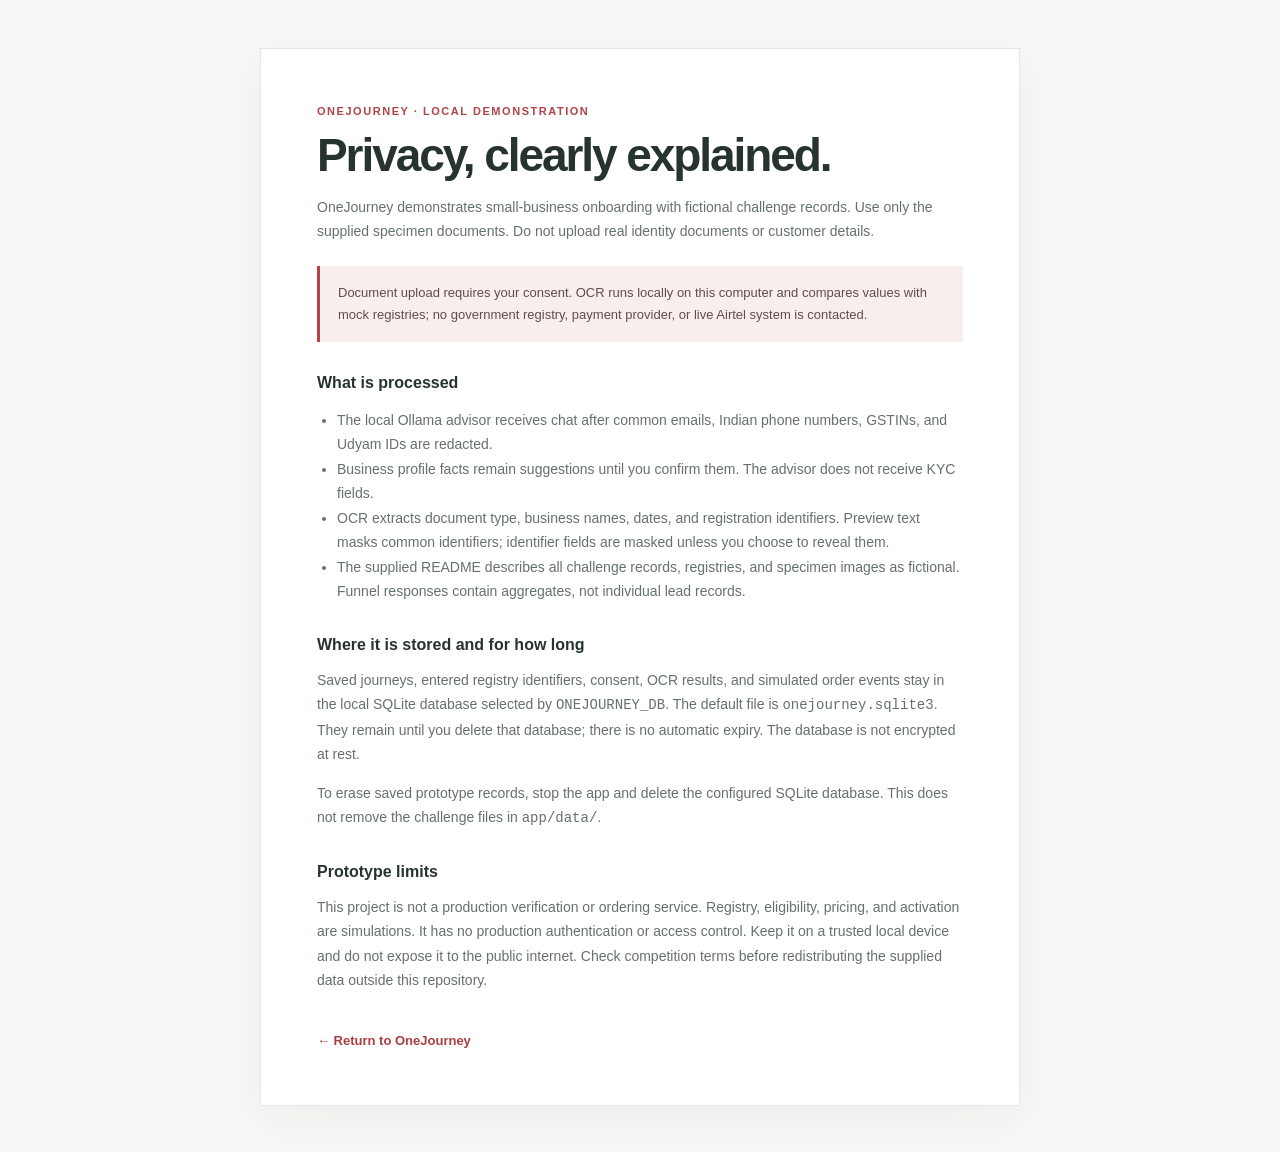
==== app/static/privacy.html @ fd800639 "Add grounded OneJourney KYC and journey recovery" ====
<!doctype html>
<html lang="en">
<head>
  <meta charset="utf-8">
  <meta name="viewport" content="width=device-width, initial-scale=1">
  <meta name="theme-color" content="#f7f8f5">
  <title>Privacy note · OneJourney</title>
  <style>
    :root{font-family:Inter,"Segoe UI",sans-serif;color:#263330;background:#f7f8f5;font-synthesis:none;text-rendering:optimizeLegibility}*{box-sizing:border-box}body{margin:0;padding:48px 20px}.sheet{max-width:760px;margin:auto;padding:clamp(24px,6vw,56px);background:#fff;border:1px solid #e3e8e3;box-shadow:0 14px 42px #19291d0b}.eyebrow{color:#ae4548;font-size:11px;font-weight:750;letter-spacing:.14em}h1{font-size:clamp(32px,5vw,46px);letter-spacing:-.045em;line-height:1.08;margin:14px 0}h2{font-size:16px;margin:32px 0 8px}p,li{font-size:14px;line-height:1.75;color:#65716d}a{color:#a83f43}ul{padding-left:20px}.callout{padding:16px 18px;background:#f9eeee;border-left:3px solid #b64347;margin:22px 0;color:#5d4d4e;font-size:13px;line-height:1.7}.back{display:inline-block;margin-top:26px;text-decoration:none;font-size:13px;font-weight:650}
  </style>
</head>
<body>
  <main class="sheet">
    <div class="eyebrow">ONEJOURNEY · LOCAL DEMONSTRATION</div>
    <h1>Privacy, clearly explained.</h1>
    <p>OneJourney demonstrates small-business onboarding with fictional challenge records. Use only the supplied specimen documents. Do not upload real identity documents or customer details.</p>
    <div class="callout">Document upload requires your consent. OCR runs locally on this computer and compares values with mock registries; no government registry, payment provider, or live Airtel system is contacted.</div>
    <h2>What is processed</h2>
    <ul>
      <li>The local Ollama advisor receives chat after common emails, Indian phone numbers, GSTINs, and Udyam IDs are redacted.</li>
      <li>Business profile facts remain suggestions until you confirm them. The advisor does not receive KYC fields.</li>
      <li>OCR extracts document type, business names, dates, and registration identifiers. Preview text masks common identifiers; identifier fields are masked unless you choose to reveal them.</li>
      <li>The supplied README describes all challenge records, registries, and specimen images as fictional. Funnel responses contain aggregates, not individual lead records.</li>
    </ul>
    <h2>Where it is stored and for how long</h2>
    <p>Saved journeys, entered registry identifiers, consent, OCR results, and simulated order events stay in the local SQLite database selected by <code>ONEJOURNEY_DB</code>. The default file is <code>onejourney.sqlite3</code>. They remain until you delete that database; there is no automatic expiry. The database is not encrypted at rest.</p>
    <p>To erase saved prototype records, stop the app and delete the configured SQLite database. This does not remove the challenge files in <code>app/data/</code>.</p>
    <h2>Prototype limits</h2>
    <p>This project is not a production verification or ordering service. Registry, eligibility, pricing, and activation are simulations. It has no production authentication or access control. Keep it on a trusted local device and do not expose it to the public internet. Check competition terms before redistributing the supplied data outside this repository.</p>
    <a class="back" href="/">← Return to OneJourney</a>
  </main>
</body>
</html>
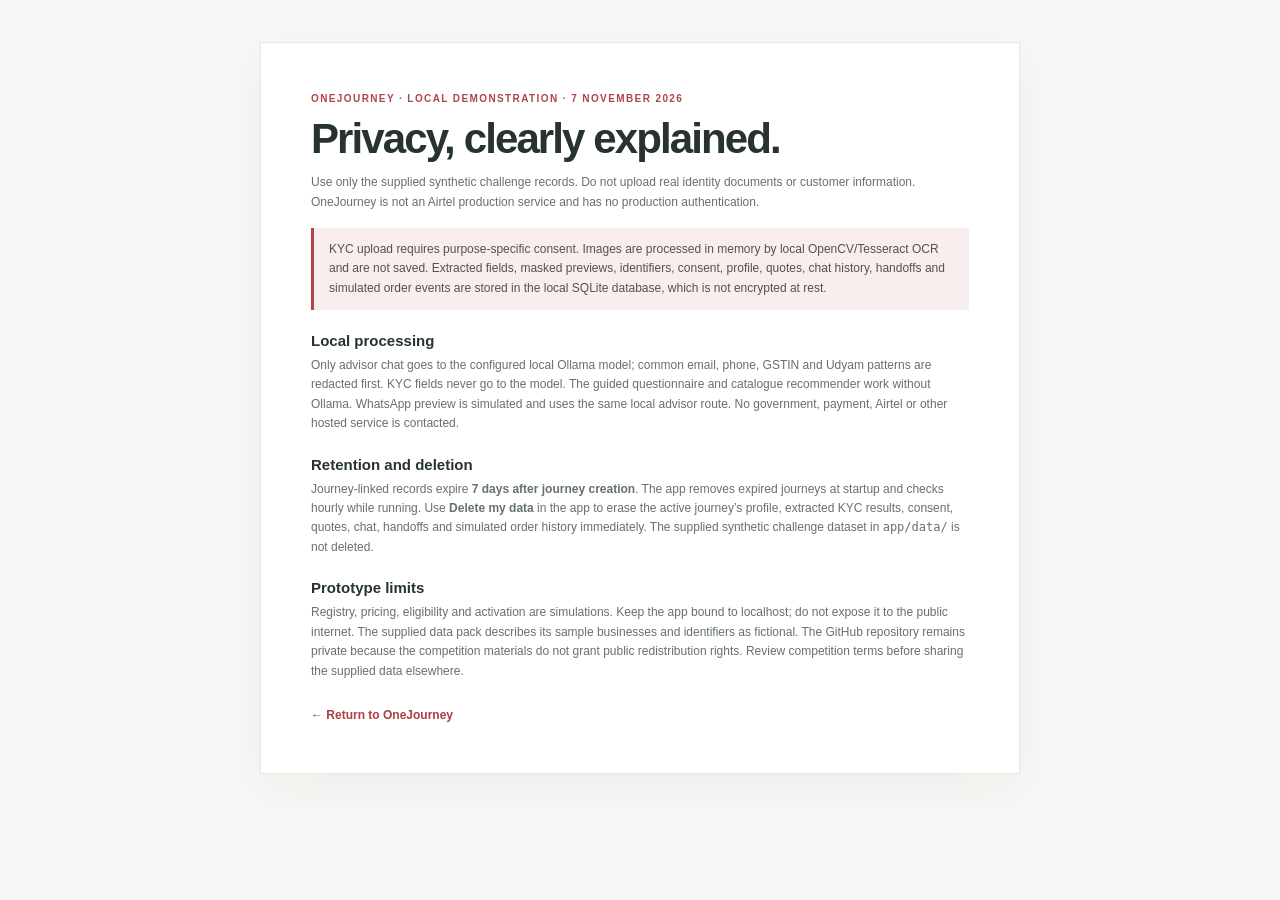
==== commit 2a06a331: "Harden onboarding and add submission artifacts" ====
--- a/app/static/privacy.html
+++ b/app/static/privacy.html
@@ -6,27 +6,21 @@
   <meta name="theme-color" content="#f7f8f5">
   <title>Privacy note · OneJourney</title>
   <style>
-    :root{font-family:Inter,"Segoe UI",sans-serif;color:#263330;background:#f7f8f5;font-synthesis:none;text-rendering:optimizeLegibility}*{box-sizing:border-box}body{margin:0;padding:48px 20px}.sheet{max-width:760px;margin:auto;padding:clamp(24px,6vw,56px);background:#fff;border:1px solid #e3e8e3;box-shadow:0 14px 42px #19291d0b}.eyebrow{color:#ae4548;font-size:11px;font-weight:750;letter-spacing:.14em}h1{font-size:clamp(32px,5vw,46px);letter-spacing:-.045em;line-height:1.08;margin:14px 0}h2{font-size:16px;margin:32px 0 8px}p,li{font-size:14px;line-height:1.75;color:#65716d}a{color:#a83f43}ul{padding-left:20px}.callout{padding:16px 18px;background:#f9eeee;border-left:3px solid #b64347;margin:22px 0;color:#5d4d4e;font-size:13px;line-height:1.7}.back{display:inline-block;margin-top:26px;text-decoration:none;font-size:13px;font-weight:650}
+    :root{font-family:Inter,"Segoe UI",sans-serif;color:#263330;background:#f7f8f5;font-synthesis:none;text-rendering:optimizeLegibility}*{box-sizing:border-box}body{margin:0;padding:42px 20px}.sheet{max-width:760px;margin:auto;padding:clamp(24px,5vw,50px);background:#fff;border:1px solid #e3e8e3;box-shadow:0 14px 42px #19291d0b}.eyebrow{color:#ae4548;font-size:10px;font-weight:750;letter-spacing:.14em}h1{font-size:clamp(30px,5vw,42px);letter-spacing:-.045em;line-height:1.08;margin:12px 0}h2{font-size:15px;margin:22px 0 6px}p,li{font-size:12px;line-height:1.62;color:#65716d}p{margin:7px 0}a{color:#a83f43}.callout{padding:12px 15px;background:#f9eeee;border-left:3px solid #b64347;margin:16px 0;color:#5d4d4e;font-size:12px;line-height:1.6}.back{display:inline-block;margin-top:20px;text-decoration:none;font-size:12px;font-weight:650}@media print{body{padding:0;background:#fff}.sheet{max-width:none;padding:0;border:0;box-shadow:none}h1{font-size:30px}h2{margin-top:15px}p,.callout{font-size:10.5px;line-height:1.45}.back{display:none}@page{size:A4;margin:14mm}}
   </style>
 </head>
 <body>
   <main class="sheet">
-    <div class="eyebrow">ONEJOURNEY · LOCAL DEMONSTRATION</div>
+    <div class="eyebrow">ONEJOURNEY · LOCAL DEMONSTRATION · 7 NOVEMBER 2026</div>
     <h1>Privacy, clearly explained.</h1>
-    <p>OneJourney demonstrates small-business onboarding with fictional challenge records. Use only the supplied specimen documents. Do not upload real identity documents or customer details.</p>
-    <div class="callout">Document upload requires your consent. OCR runs locally on this computer and compares values with mock registries; no government registry, payment provider, or live Airtel system is contacted.</div>
-    <h2>What is processed</h2>
-    <ul>
-      <li>The local Ollama advisor receives chat after common emails, Indian phone numbers, GSTINs, and Udyam IDs are redacted.</li>
-      <li>Business profile facts remain suggestions until you confirm them. The advisor does not receive KYC fields.</li>
-      <li>OCR extracts document type, business names, dates, and registration identifiers. Preview text masks common identifiers; identifier fields are masked unless you choose to reveal them.</li>
-      <li>The supplied README describes all challenge records, registries, and specimen images as fictional. Funnel responses contain aggregates, not individual lead records.</li>
-    </ul>
-    <h2>Where it is stored and for how long</h2>
-    <p>Saved journeys, entered registry identifiers, consent, OCR results, and simulated order events stay in the local SQLite database selected by <code>ONEJOURNEY_DB</code>. The default file is <code>onejourney.sqlite3</code>. They remain until you delete that database; there is no automatic expiry. The database is not encrypted at rest.</p>
-    <p>To erase saved prototype records, stop the app and delete the configured SQLite database. This does not remove the challenge files in <code>app/data/</code>.</p>
+    <p>Use only the supplied synthetic challenge records. Do not upload real identity documents or customer information. OneJourney is not an Airtel production service and has no production authentication.</p>
+    <div class="callout">KYC upload requires purpose-specific consent. Images are processed in memory by local OpenCV/Tesseract OCR and are not saved. Extracted fields, masked previews, identifiers, consent, profile, quotes, chat history, handoffs and simulated order events are stored in the local SQLite database, which is not encrypted at rest.</div>
+    <h2>Local processing</h2>
+    <p>Only advisor chat goes to the configured local Ollama model; common email, phone, GSTIN and Udyam patterns are redacted first. KYC fields never go to the model. The guided questionnaire and catalogue recommender work without Ollama. WhatsApp preview is simulated and uses the same local advisor route. No government, payment, Airtel or other hosted service is contacted.</p>
+    <h2>Retention and deletion</h2>
+    <p>Journey-linked records expire <strong>7 days after journey creation</strong>. The app removes expired journeys at startup and checks hourly while running. Use <strong>Delete my data</strong> in the app to erase the active journey’s profile, extracted KYC results, consent, quotes, chat, handoffs and simulated order history immediately. The supplied synthetic challenge dataset in <code>app/data/</code> is not deleted.</p>
     <h2>Prototype limits</h2>
-    <p>This project is not a production verification or ordering service. Registry, eligibility, pricing, and activation are simulations. It has no production authentication or access control. Keep it on a trusted local device and do not expose it to the public internet. Check competition terms before redistributing the supplied data outside this repository.</p>
+    <p>Registry, pricing, eligibility and activation are simulations. Keep the app bound to localhost; do not expose it to the public internet. The supplied data pack describes its sample businesses and identifiers as fictional. The GitHub repository remains private because the competition materials do not grant public redistribution rights. Review competition terms before sharing the supplied data elsewhere.</p>
     <a class="back" href="/">← Return to OneJourney</a>
   </main>
 </body>
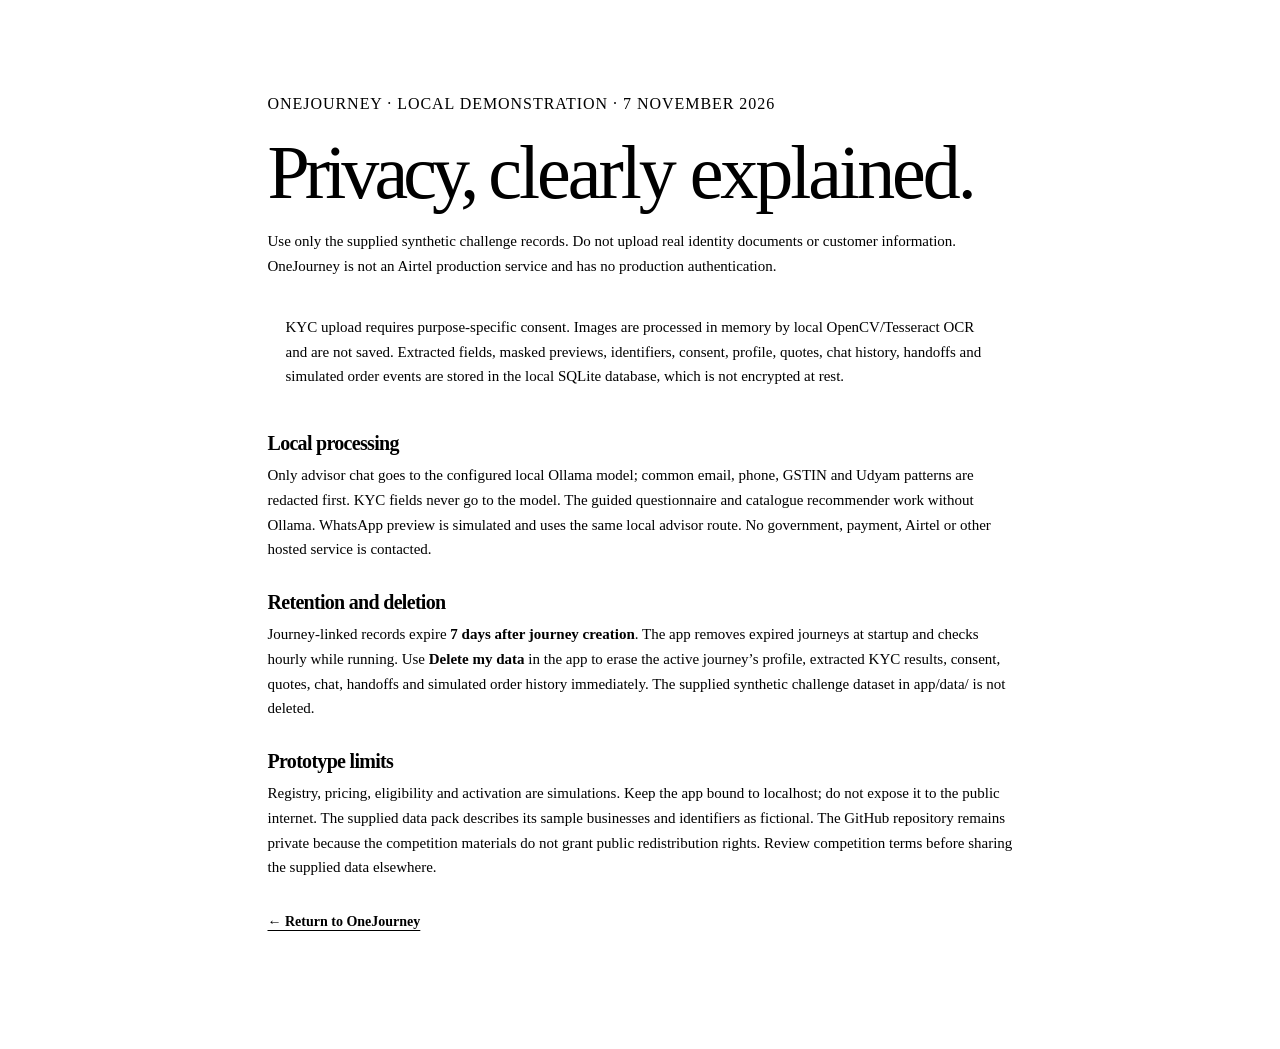
==== commit 33e9b51c: "Redesign OneJourney around an interactive signal atlas" ====
--- a/app/static/privacy.html
+++ b/app/static/privacy.html
@@ -3,16 +3,69 @@
 <head>
   <meta charset="utf-8">
   <meta name="viewport" content="width=device-width, initial-scale=1">
-  <meta name="theme-color" content="#f7f8f5">
+  <meta name="theme-color" content="#f4f2ec">
   <title>Privacy note · OneJourney</title>
+  <script>
+    (() => {
+      const preference = window.matchMedia('(prefers-color-scheme: dark)');
+      function applyTheme() {
+        let saved;
+        try { saved = localStorage.getItem('onejourney-theme'); } catch {}
+        const theme = ['light', 'dark'].includes(saved) ? saved : preference.matches ? 'dark' : 'light';
+        document.documentElement.dataset.theme = theme;
+        document.querySelector('meta[name="theme-color"]').content = theme === 'dark' ? '#12191f' : '#f4f2ec';
+      }
+      applyTheme();
+      preference.addEventListener('change', applyTheme);
+      window.addEventListener('storage', event => {
+        if (event.key === 'onejourney-theme' || event.key === null) applyTheme();
+      });
+    })();
+  </script>
+  <link rel="stylesheet" href="/static/atlas-tokens.css">
   <style>
-    :root{font-family:Inter,"Segoe UI",sans-serif;color:#263330;background:#f7f8f5;font-synthesis:none;text-rendering:optimizeLegibility}*{box-sizing:border-box}body{margin:0;padding:42px 20px}.sheet{max-width:760px;margin:auto;padding:clamp(24px,5vw,50px);background:#fff;border:1px solid #e3e8e3;box-shadow:0 14px 42px #19291d0b}.eyebrow{color:#ae4548;font-size:10px;font-weight:750;letter-spacing:.14em}h1{font-size:clamp(30px,5vw,42px);letter-spacing:-.045em;line-height:1.08;margin:12px 0}h2{font-size:15px;margin:22px 0 6px}p,li{font-size:12px;line-height:1.62;color:#65716d}p{margin:7px 0}a{color:#a83f43}.callout{padding:12px 15px;background:#f9eeee;border-left:3px solid #b64347;margin:16px 0;color:#5d4d4e;font-size:12px;line-height:1.6}.back{display:inline-block;margin-top:20px;text-decoration:none;font-size:12px;font-weight:650}@media print{body{padding:0;background:#fff}.sheet{max-width:none;padding:0;border:0;box-shadow:none}h1{font-size:30px}h2{margin-top:15px}p,.callout{font-size:10.5px;line-height:1.45}.back{display:none}@page{size:A4;margin:14mm}}
+    * { box-sizing: border-box; }
+    :root { color-scheme: light; text-rendering: optimizeLegibility; }
+    html[data-theme="dark"] { color-scheme: dark; }
+    body { margin: 0; background: var(--canvas); color: var(--ink); }
+    .sheet {
+      width: min(calc(100% - 40px), 745px);
+      margin: clamp(32px, 6vw, 88px) auto;
+      padding-block: 18px 28px;
+      border-block: 1px solid var(--line);
+    }
+    .eyebrow { font: 600 11px/1.6 var(--mono); letter-spacing: .06em; color: var(--muted); }
+    h1 { margin: 22px 0 20px; font-size: clamp(42px, 7vw, 76px); font-weight: 500; letter-spacing: -.065em; line-height: .98; }
+    h1 em { color: var(--red); font: italic 400 1.1em/.95 var(--display-serif); letter-spacing: -.04em; }
+    h2 { margin: 28px 0 7px; font-size: 20px; line-height: 1.25; letter-spacing: -.035em; }
+    p, .callout { font-size: 15px; line-height: 1.65; color: var(--ink-soft); }
+    p { margin: 0; }
+    strong { color: var(--ink); }
+    code { font: 500 .9em/1.4 var(--mono); overflow-wrap: anywhere; }
+    .callout { margin: 22px 0; padding: 14px 18px; border-left: 2px solid var(--accent); background: var(--surface); }
+    .back { display: inline-flex; align-items: center; min-height: 44px; margin-top: 20px; color: var(--ink); font-size: 14px; font-weight: 600; text-underline-offset: 4px; }
+    .back:hover { color: var(--red); }
+    .back:focus-visible { outline: 2px solid var(--red); outline-offset: 4px; }
+    @page { size: A4; margin: 14mm; }
+    @media print {
+      :root, html[data-theme="dark"] {
+        color-scheme: light;
+        --canvas: #fff; --surface: #fff; --ink: #14191d; --ink-soft: #232a31;
+        --muted: #454f55; --red: #8f3426; --accent: #8f3426;
+      }
+      .sheet { width: 100%; margin: 0; padding: 0; border: 0; }
+      h1 { margin: 12px 0; font-size: 32px; }
+      h2 { margin: 16px 0 4px; font-size: 14px; break-after: avoid; }
+      p, .callout { font-size: 12px; line-height: 1.5; }
+      .callout { margin: 12px 0; padding: 6px 12px; }
+      .back { display: none; }
+    }
   </style>
 </head>
 <body>
   <main class="sheet">
     <div class="eyebrow">ONEJOURNEY · LOCAL DEMONSTRATION · 7 NOVEMBER 2026</div>
-    <h1>Privacy, clearly explained.</h1>
+    <h1>Privacy, <em>clearly explained.</em></h1>
     <p>Use only the supplied synthetic challenge records. Do not upload real identity documents or customer information. OneJourney is not an Airtel production service and has no production authentication.</p>
     <div class="callout">KYC upload requires purpose-specific consent. Images are processed in memory by local OpenCV/Tesseract OCR and are not saved. Extracted fields, masked previews, identifiers, consent, profile, quotes, chat history, handoffs and simulated order events are stored in the local SQLite database, which is not encrypted at rest.</div>
     <h2>Local processing</h2>
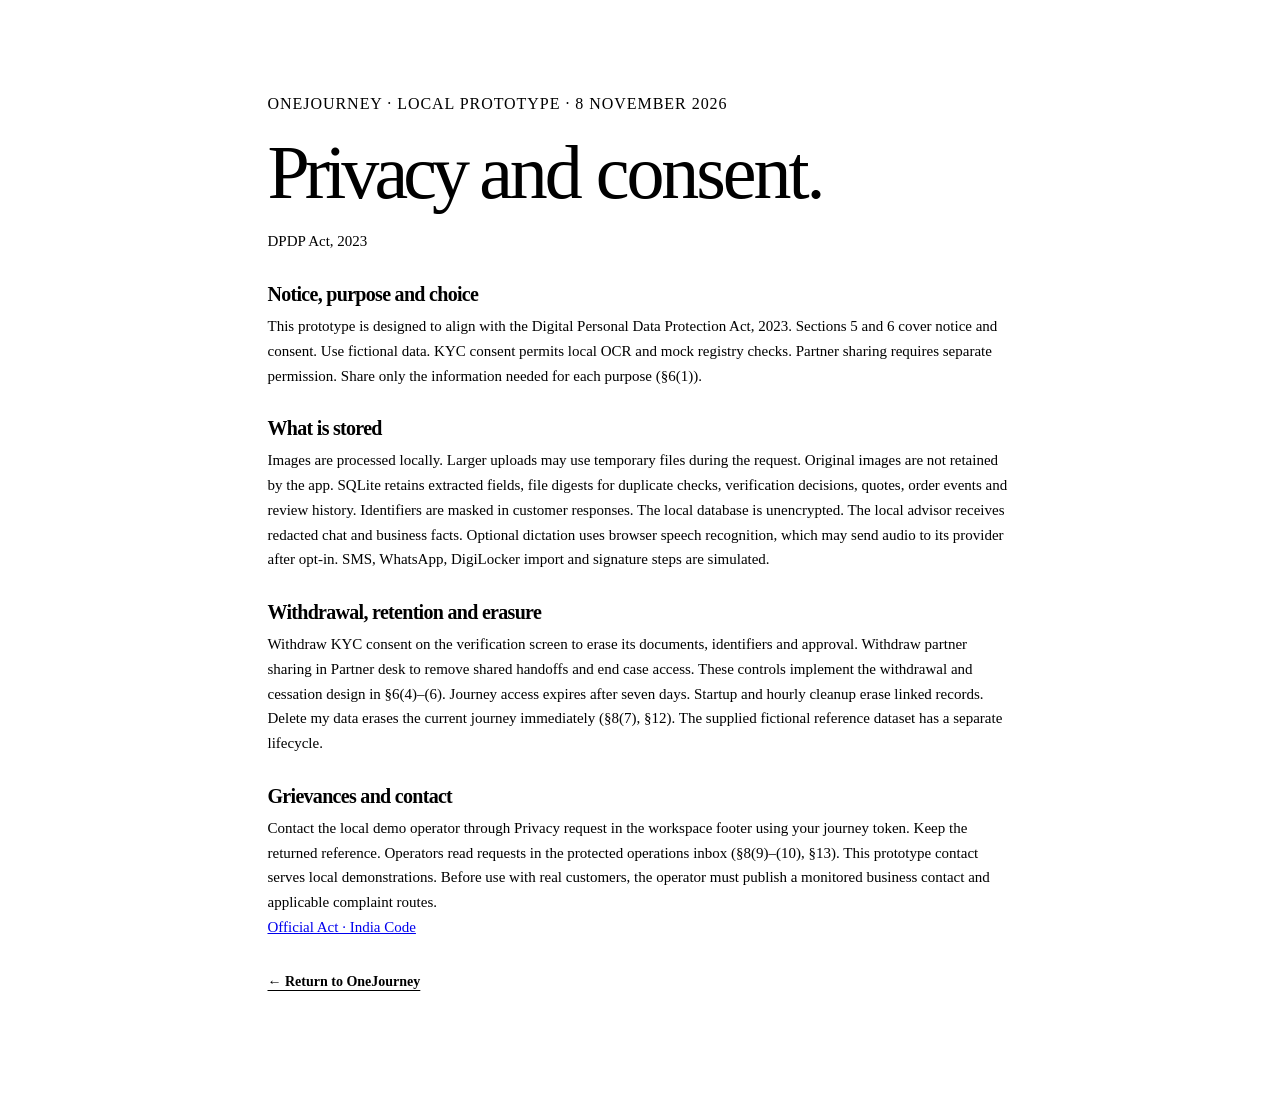
==== commit f38cc598: "Bind verification to signed journeys and implement audited assisted fulfilment" ====
--- a/app/static/privacy.html
+++ b/app/static/privacy.html
@@ -64,16 +64,14 @@
 </head>
 <body>
   <main class="sheet">
-    <div class="eyebrow">ONEJOURNEY · LOCAL DEMONSTRATION · 7 NOVEMBER 2026</div>
-    <h1>Privacy, <em>clearly explained.</em></h1>
-    <p>Use only the supplied synthetic challenge records. Do not upload real identity documents or customer information. OneJourney is not an Airtel production service and has no production authentication.</p>
-    <div class="callout">KYC upload requires purpose-specific consent. Images are processed in memory by local OpenCV/Tesseract OCR and are not saved. Extracted fields, masked previews, identifiers, consent, profile, quotes, chat history, handoffs and simulated order events are stored in the local SQLite database, which is not encrypted at rest.</div>
-    <h2>Local processing</h2>
-    <p>Only advisor chat goes to the configured local Ollama model; common email, phone, GSTIN and Udyam patterns are redacted first. KYC fields never go to the model. The guided questionnaire and catalogue recommender work without Ollama. WhatsApp preview is simulated and uses the same local advisor route. No government, payment, Airtel or other hosted service is contacted.</p>
-    <h2>Retention and deletion</h2>
-    <p>Journey-linked records expire <strong>7 days after journey creation</strong>. The app removes expired journeys at startup and checks hourly while running. Use <strong>Delete my data</strong> in the app to erase the active journey’s profile, extracted KYC results, consent, quotes, chat, handoffs and simulated order history immediately. The supplied synthetic challenge dataset in <code>app/data/</code> is not deleted.</p>
-    <h2>Prototype limits</h2>
-    <p>Registry, pricing, eligibility and activation are simulations. Keep the app bound to localhost; do not expose it to the public internet. The supplied data pack describes its sample businesses and identifiers as fictional. The GitHub repository remains private because the competition materials do not grant public redistribution rights. Review competition terms before sharing the supplied data elsewhere.</p>
+    <div class="eyebrow">ONEJOURNEY · LOCAL PROTOTYPE · 8 NOVEMBER 2026</div>
+    <h1>Privacy <em>and consent.</em></h1>
+    <p>DPDP Act, 2023</p>
+    <h2>Notice, purpose and choice</h2><p>This prototype is designed to align with the Digital Personal Data Protection Act, 2023. Sections 5 and 6 cover notice and consent. Use fictional data. KYC consent permits local OCR and mock registry checks. Partner sharing requires separate permission. Share only the information needed for each purpose (§6(1)).</p>
+    <h2>What is stored</h2><p>Images are processed locally. Larger uploads may use temporary files during the request. Original images are not retained by the app. SQLite retains extracted fields, file digests for duplicate checks, verification decisions, quotes, order events and review history. Identifiers are masked in customer responses. The local database is unencrypted. The local advisor receives redacted chat and business facts. Optional dictation uses browser speech recognition, which may send audio to its provider after opt-in. SMS, WhatsApp, DigiLocker import and signature steps are simulated.</p>
+    <h2>Withdrawal, retention and erasure</h2><p>Withdraw KYC consent on the verification screen to erase its documents, identifiers and approval. Withdraw partner sharing in Partner desk to remove shared handoffs and end case access. These controls implement the withdrawal and cessation design in §6(4)–(6). Journey access expires after seven days. Startup and hourly cleanup erase linked records. Delete my data erases the current journey immediately (§8(7), §12). The supplied fictional reference dataset has a separate lifecycle.</p>
+    <h2>Grievances and contact</h2><p>Contact the local demo operator through Privacy request in the workspace footer using your journey token. Keep the returned reference. Operators read requests in the protected operations inbox (§8(9)–(10), §13). This prototype contact serves local demonstrations. Before use with real customers, the operator must publish a monitored business contact and applicable complaint routes.</p>
+    <p><a href="https://www.indiacode.nic.in/bitstream/123456789/22037/2/a2023-22.pdf">Official Act · India Code</a></p>
     <a class="back" href="/">← Return to OneJourney</a>
   </main>
 </body>
